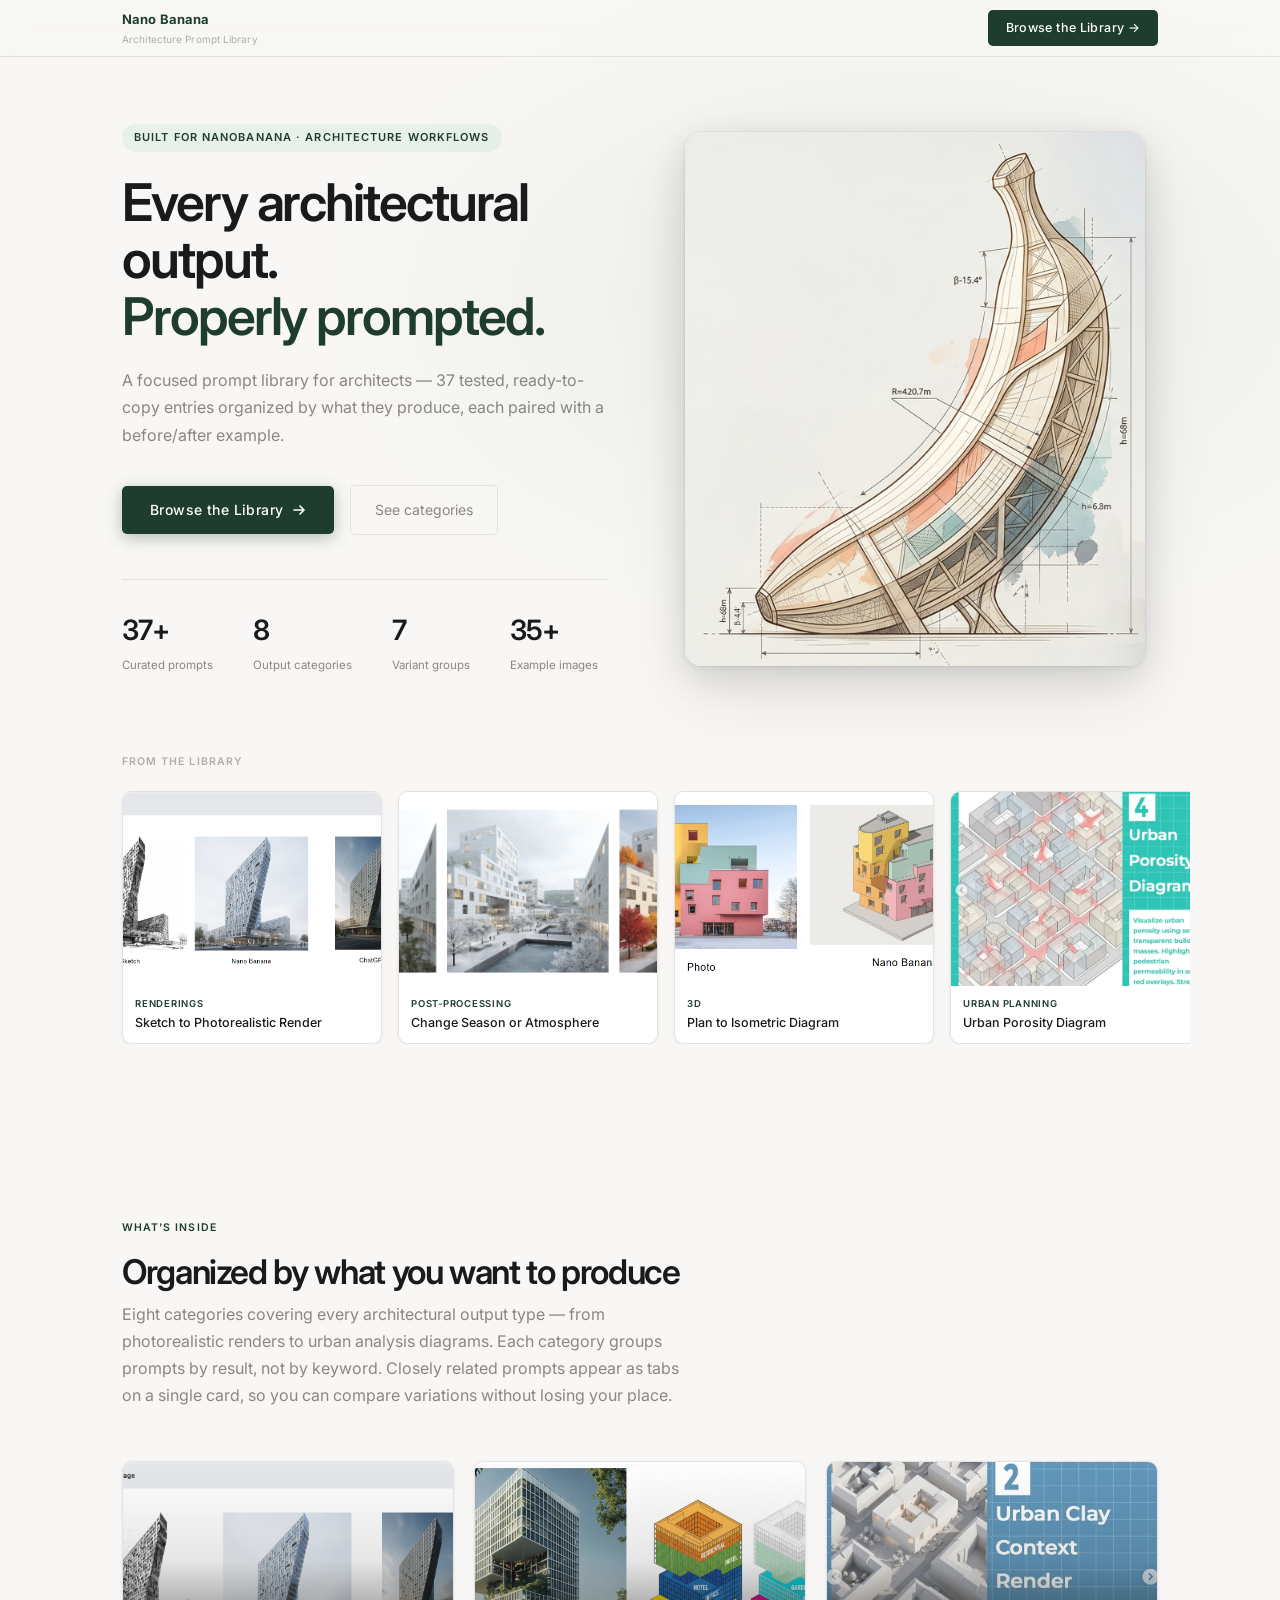
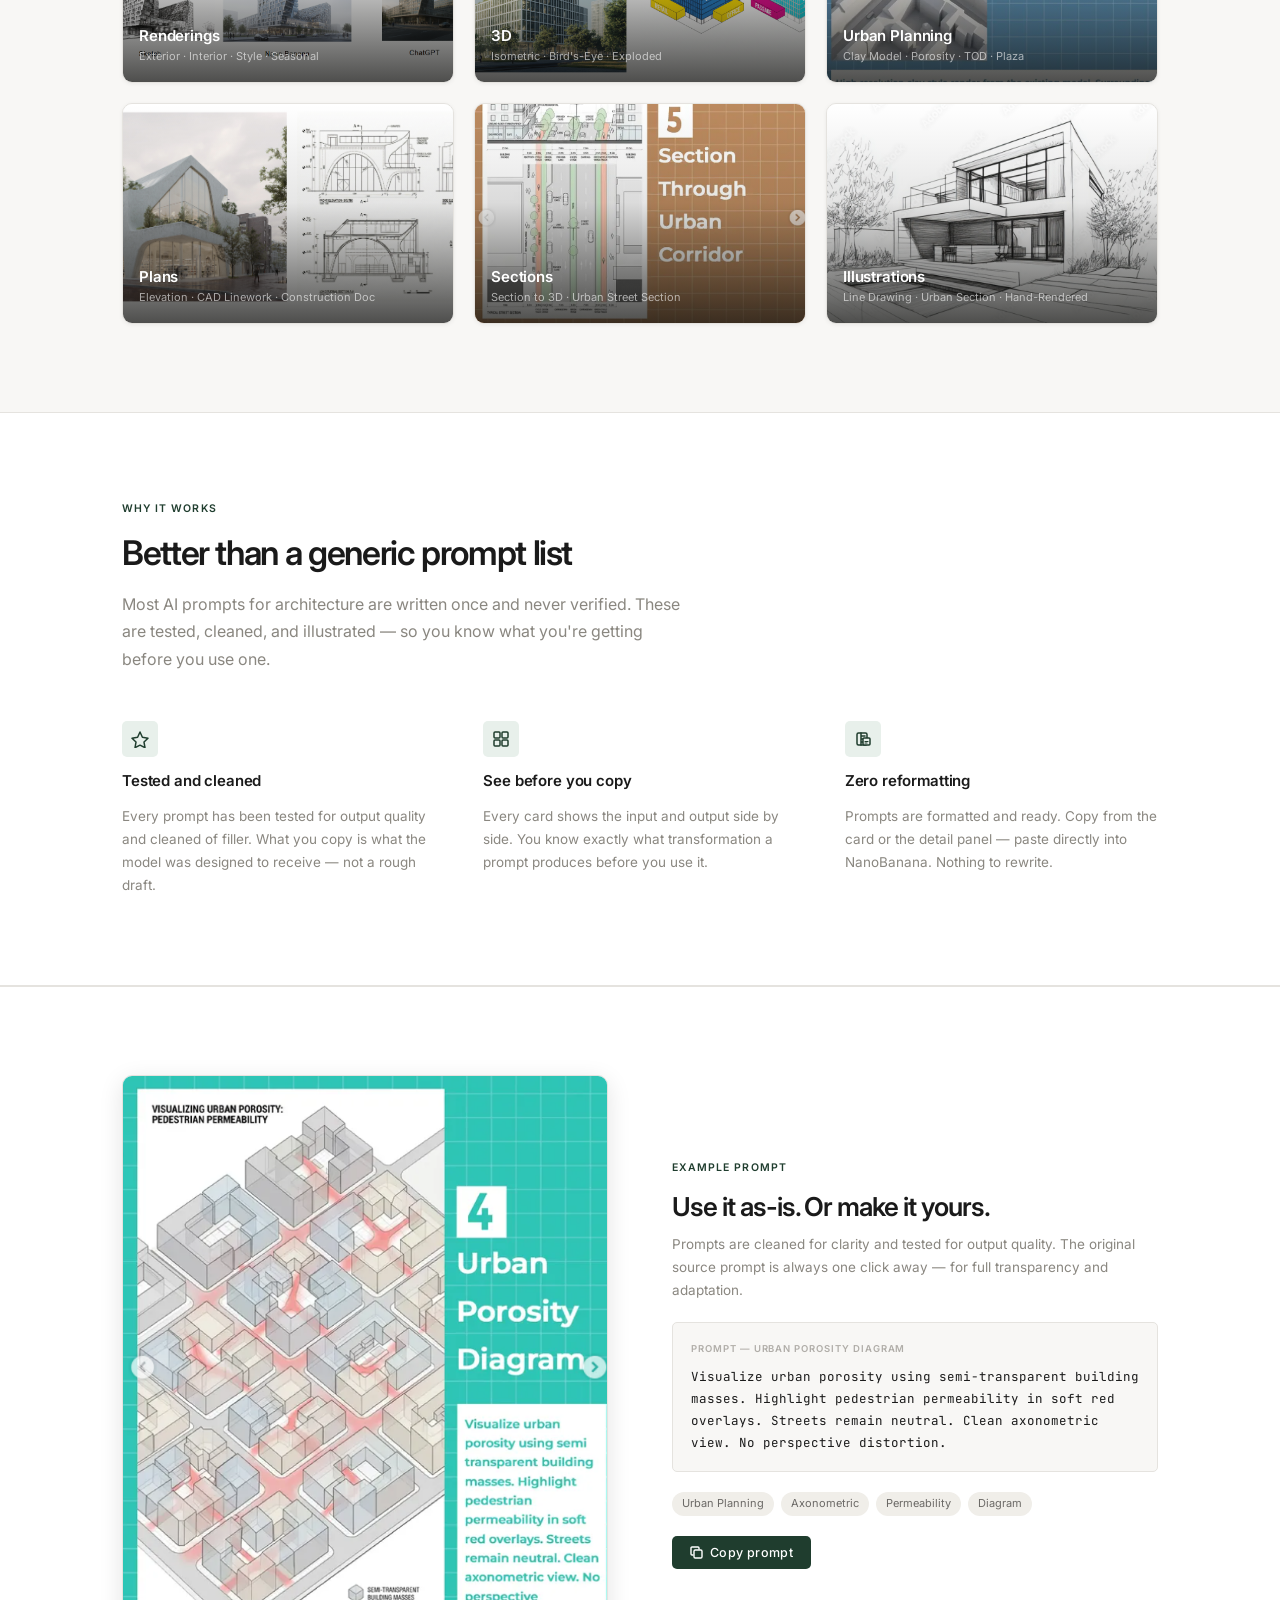
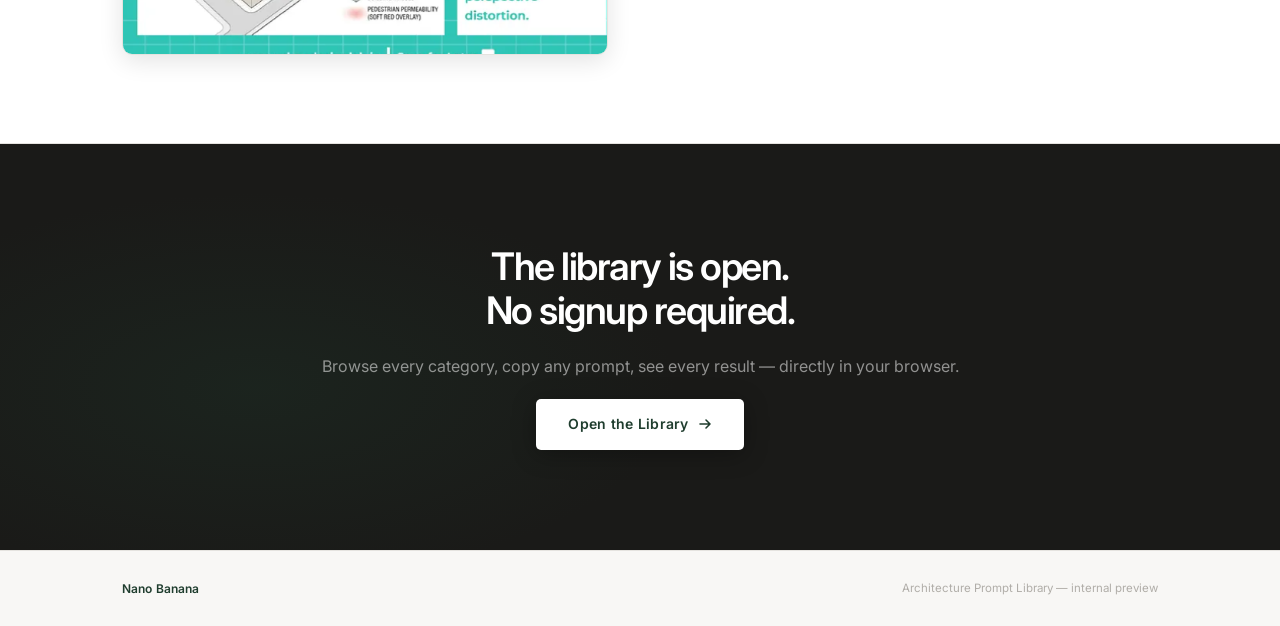
==== landing.html @ cc72e1a5 "Initial site upload" ====
<!DOCTYPE html>
<html lang="en">
<head>
  <meta charset="UTF-8" />
  <meta name="viewport" content="width=device-width, initial-scale=1.0" />
  <title>Nano Banana — Architecture Prompt Library for NanoBanana</title>
  <link rel="preconnect" href="https://fonts.googleapis.com" />
  <link rel="preconnect" href="https://fonts.gstatic.com" crossorigin />
  <link href="https://fonts.googleapis.com/css2?family=Inter:wght@300;400;500;600;700&family=JetBrains+Mono:wght@400;500&display=swap" rel="stylesheet" />
  <link rel="stylesheet" href="app/landing.css" />
</head>
<body>

  <!-- ── Nav ──────────────────────────────────────────────────────────── -->
  <nav id="lp-nav">
    <div class="nav-inner">
      <a class="nav-brand" href="landing.html">
        <span class="nav-brand-name">Nano Banana</span>
        <span class="nav-brand-tag">Architecture Prompt Library</span>
      </a>
      <a class="nav-cta" href="app/index.html">Browse the Library →</a>
    </div>
  </nav>

  <!-- ── Hero ─────────────────────────────────────────────────────────── -->
  <section id="hero">
    <div class="container">
      <div class="hero-inner">

        <div class="hero-text">
          <div class="hero-eyebrow">Built for NanoBanana · Architecture workflows</div>
          <h1 class="hero-title">
            Every architectural output.<br />
            <em>Properly prompted.</em>
          </h1>
          <p class="hero-sub">
            A focused prompt library for architects — 37 tested, ready-to-copy entries organized by what they produce, each paired with a before/after example.
          </p>
          <div class="hero-actions">
            <a class="btn-primary" href="app/index.html">
              Browse the Library
              <svg width="14" height="14" viewBox="0 0 14 14" fill="none"><path d="M2 7h10M8 3l4 4-4 4" stroke="currentColor" stroke-width="1.6" stroke-linecap="round" stroke-linejoin="round"/></svg>
            </a>
            <a class="btn-ghost" href="#categories">See categories</a>
          </div>

          <div class="hero-stat-row">
            <div class="hero-stat">
              <span class="hero-stat-num">37+</span>
              <span class="hero-stat-label">Curated prompts</span>
            </div>
            <div class="hero-stat">
              <span class="hero-stat-num">8</span>
              <span class="hero-stat-label">Output categories</span>
            </div>
            <div class="hero-stat">
              <span class="hero-stat-num">7</span>
              <span class="hero-stat-label">Variant groups</span>
            </div>
            <div class="hero-stat">
              <span class="hero-stat-num">35+</span>
              <span class="hero-stat-label">Example images</span>
            </div>
          </div>
        </div>

        <div class="hero-image-col">
          <div class="hero-image-wrap">
            <img src="landing-assets/hero-image.png" alt="Architectural drawing of the Nano Banana" class="hero-img" />
          </div>
        </div>

      </div>
    </div>
  </section>

  <!-- ── Gallery strip ────────────────────────────────────────────────── -->
  <section id="gallery">
    <div class="gallery-label">From the library</div>
    <div class="gallery-scroll">

      <div class="gallery-card">
        <img class="gallery-card-img" src="source/website_images/sketch to image 1.png" alt="Sketch to photorealistic render" loading="lazy" />
        <div class="gallery-card-body">
          <div class="gallery-card-cat">Renderings</div>
          <div class="gallery-card-title">Sketch to Photorealistic Render</div>
        </div>
      </div>

      <div class="gallery-card">
        <img class="gallery-card-img" src="source/website_images/Change Season or Atmosphere.png" alt="Change season or atmosphere" loading="lazy" />
        <div class="gallery-card-body">
          <div class="gallery-card-cat">Post-processing</div>
          <div class="gallery-card-title">Change Season or Atmosphere</div>
        </div>
      </div>

      <div class="gallery-card">
        <img class="gallery-card-img" src="source/website_images/PhotoPlan to Isometric Diagram 1.png" alt="Plan to isometric diagram" loading="lazy" />
        <div class="gallery-card-body">
          <div class="gallery-card-cat">3D</div>
          <div class="gallery-card-title">Plan to Isometric Diagram</div>
        </div>
      </div>

      <div class="gallery-card">
        <img class="gallery-card-img" src="source/website_images/urban-porosity-diagram.png" alt="Urban porosity diagram" loading="lazy" />
        <div class="gallery-card-body">
          <div class="gallery-card-cat">Urban Planning</div>
          <div class="gallery-card-title">Urban Porosity Diagram</div>
        </div>
      </div>

      <div class="gallery-card">
        <img class="gallery-card-img" src="source/website_images/Photo to Elevation (or CAD) 2.png" alt="Photo to elevation drawing" loading="lazy" />
        <div class="gallery-card-body">
          <div class="gallery-card-cat">Plans</div>
          <div class="gallery-card-title">Photo to Elevation or CAD</div>
        </div>
      </div>

      <div class="gallery-card">
        <img class="gallery-card-img" src="source/website_images/interior-style-scandinavian.png" alt="Interior style transformation" loading="lazy" />
        <div class="gallery-card-body">
          <div class="gallery-card-cat">Renderings</div>
          <div class="gallery-card-title">Interior Style Transformation</div>
        </div>
      </div>

      <div class="gallery-card">
        <img class="gallery-card-img" src="source/website_images/urban-tod-rendering.png" alt="Transit-oriented development" loading="lazy" />
        <div class="gallery-card-body">
          <div class="gallery-card-cat">Urban Planning</div>
          <div class="gallery-card-title">Transit-Oriented Development</div>
        </div>
      </div>

      <div class="gallery-card">
        <img class="gallery-card-img" src="source/website_images/Rendering to Architectural Line Drawing.png" alt="Rendering to line drawing" loading="lazy" />
        <div class="gallery-card-body">
          <div class="gallery-card-cat">Illustrations</div>
          <div class="gallery-card-title">Rendering to Line Drawing</div>
        </div>
      </div>

    </div>
  </section>

  <!-- ── Category showcase ─────────────────────────────────────────────── -->
  <section id="categories" class="section">
    <div class="container">
      <div class="section-label">What's inside</div>
      <h2 class="section-heading">Organized by what you want to produce</h2>
      <p class="section-sub">Eight categories covering every architectural output type — from photorealistic renders to urban analysis diagrams. Each category groups prompts by result, not by keyword. Closely related prompts appear as tabs on a single card, so you can compare variations without losing your place.</p>

      <div class="cat-grid">

        <div class="cat-tile">
          <img class="cat-tile-img" src="source/website_images/sketch to image 1.png" alt="Renderings" loading="lazy" />
          <div class="cat-tile-overlay"></div>
          <div class="cat-tile-body">
            <div class="cat-tile-name">Renderings</div>
            <div class="cat-tile-count">Exterior · Interior · Style · Seasonal</div>
          </div>
        </div>

        <div class="cat-tile">
          <img class="cat-tile-img" src="source/website_images/PhotoPlan to Isometric Diagram 2.png" alt="3D" loading="lazy" />
          <div class="cat-tile-overlay"></div>
          <div class="cat-tile-body">
            <div class="cat-tile-name">3D</div>
            <div class="cat-tile-count">Isometric · Bird's-Eye · Exploded</div>
          </div>
        </div>

        <div class="cat-tile">
          <img class="cat-tile-img" src="source/website_images/urban-clay-context.png" alt="Urban Planning" loading="lazy" />
          <div class="cat-tile-overlay"></div>
          <div class="cat-tile-body">
            <div class="cat-tile-name">Urban Planning</div>
            <div class="cat-tile-count">Clay Model · Porosity · TOD · Plaza</div>
          </div>
        </div>

        <div class="cat-tile">
          <img class="cat-tile-img" src="source/website_images/Photo to Elevation (or CAD) 3.png" alt="Plans" loading="lazy" />
          <div class="cat-tile-overlay"></div>
          <div class="cat-tile-body">
            <div class="cat-tile-name">Plans</div>
            <div class="cat-tile-count">Elevation · CAD Linework · Construction Doc</div>
          </div>
        </div>

        <div class="cat-tile">
          <img class="cat-tile-img" src="source/website_images/urban-section-corridor.png" alt="Sections" loading="lazy" />
          <div class="cat-tile-overlay"></div>
          <div class="cat-tile-body">
            <div class="cat-tile-name">Sections</div>
            <div class="cat-tile-count">Section to 3D · Urban Street Section</div>
          </div>
        </div>

        <div class="cat-tile">
          <img class="cat-tile-img" src="source/website_images/Rendering to Architectural Line Drawing.png" alt="Illustrations" loading="lazy" />
          <div class="cat-tile-overlay"></div>
          <div class="cat-tile-body">
            <div class="cat-tile-name">Illustrations</div>
            <div class="cat-tile-count">Line Drawing · Urban Section · Hand-Rendered</div>
          </div>
        </div>

      </div>
    </div>
  </section>

  <!-- ── Value props ───────────────────────────────────────────────────── -->
  <section id="value" class="section">
    <div class="container">
      <div class="section-label">Why it works</div>
      <h2 class="section-heading">Better than a generic prompt list</h2>
      <p class="section-sub" style="margin-bottom:48px;">Most AI prompts for architecture are written once and never verified. These are tested, cleaned, and illustrated — so you know what you're getting before you use one.</p>
      <div class="value-grid">

        <div class="value-item">
          <div class="value-icon">
            <svg width="18" height="18" viewBox="0 0 18 18" fill="none">
              <path d="M9 2L11.39 7.26L17 8.18L13 12.08L13.97 17.67L9 15.14L4.03 17.67L5 12.08L1 8.18L6.61 7.26L9 2Z" stroke="currentColor" stroke-width="1.5" stroke-linejoin="round"/>
            </svg>
          </div>
          <div class="value-title">Tested and cleaned</div>
          <div class="value-desc">Every prompt has been tested for output quality and cleaned of filler. What you copy is what the model was designed to receive — not a rough draft.</div>
        </div>

        <div class="value-item">
          <div class="value-icon">
            <svg width="18" height="18" viewBox="0 0 18 18" fill="none">
              <rect x="2" y="2" width="6" height="6" rx="1" stroke="currentColor" stroke-width="1.5"/>
              <rect x="10" y="2" width="6" height="6" rx="1" stroke="currentColor" stroke-width="1.5"/>
              <rect x="2" y="10" width="6" height="6" rx="1" stroke="currentColor" stroke-width="1.5"/>
              <rect x="10" y="10" width="6" height="6" rx="1" stroke="currentColor" stroke-width="1.5"/>
            </svg>
          </div>
          <div class="value-title">See before you copy</div>
          <div class="value-desc">Every card shows the input and output side by side. You know exactly what transformation a prompt produces before you use it.</div>
        </div>

        <div class="value-item">
          <div class="value-icon">
            <svg width="18" height="18" viewBox="0 0 18 18" fill="none">
              <rect x="3" y="3" width="10" height="12" rx="1.5" stroke="currentColor" stroke-width="1.5"/>
              <path d="M7 3v12M11 6H7M11 9H7M11 12H7" stroke="currentColor" stroke-width="1.5" stroke-linecap="round"/>
              <rect x="9" y="8" width="7" height="7" rx="1" fill="var(--accent-light)" stroke="currentColor" stroke-width="1.5"/>
              <path d="M11 11.5h3M11 13h2" stroke="currentColor" stroke-width="1.2" stroke-linecap="round"/>
            </svg>
          </div>
          <div class="value-title">Zero reformatting</div>
          <div class="value-desc">Prompts are formatted and ready. Copy from the card or the detail panel — paste directly into NanoBanana. Nothing to rewrite.</div>
        </div>

      </div>
    </div>
  </section>

  <!-- ── Prompt example ────────────────────────────────────────────────── -->
  <section id="example" class="section">
    <div class="container">
      <div class="example-inner">

        <div class="example-img-wrap">
          <img src="source/website_images/urban-porosity-diagram.png" alt="Urban Porosity Diagram example output" />
        </div>

        <div class="example-text">
          <div>
            <div class="section-label">Example prompt</div>
            <h2 class="section-heading" style="font-size:26px;margin-bottom:10px;">Use it as-is. Or make it yours.</h2>
            <p style="font-size:13.5px;color:var(--text-muted);line-height:1.7;">Prompts are cleaned for clarity and tested for output quality. The original source prompt is always one click away — for full transparency and adaptation.</p>
          </div>

          <div class="example-prompt-block">
            <div class="example-prompt-label">Prompt — Urban Porosity Diagram</div>
            <div class="example-prompt-text" id="ex-prompt">Visualize urban porosity using semi-transparent building masses. Highlight pedestrian permeability in soft red overlays. Streets remain neutral. Clean axonometric view. No perspective distortion.</div>
          </div>

          <div class="example-meta">
            <span class="example-tag">Urban Planning</span>
            <span class="example-tag">Axonometric</span>
            <span class="example-tag">Permeability</span>
            <span class="example-tag">Diagram</span>
          </div>

          <button class="example-copy-btn" id="ex-copy-btn">
            <svg width="13" height="13" viewBox="0 0 13 13" fill="none"><rect x="4" y="4" width="8" height="8" rx="1.2" stroke="currentColor" stroke-width="1.4"/><path d="M3 9H2a1 1 0 01-1-1V2a1 1 0 011-1h6a1 1 0 011 1v1" stroke="currentColor" stroke-width="1.4" stroke-linecap="round"/></svg>
            Copy prompt
          </button>
        </div>

      </div>
    </div>
  </section>

  <!-- ── CTA ───────────────────────────────────────────────────────────── -->
  <section id="cta">
    <div class="container">
      <div class="cta-inner">
        <h2 class="cta-heading">The library is open.<br />No signup required.</h2>
        <p class="cta-sub">Browse every category, copy any prompt, see every result — directly in your browser.</p>
        <a class="cta-btn" href="app/index.html">
          Open the Library
          <svg width="14" height="14" viewBox="0 0 14 14" fill="none"><path d="M2 7h10M8 3l4 4-4 4" stroke="currentColor" stroke-width="1.6" stroke-linecap="round" stroke-linejoin="round"/></svg>
        </a>
      </div>
    </div>
  </section>

  <!-- ── Footer ────────────────────────────────────────────────────────── -->
  <footer id="lp-footer">
    <div class="container">
      <div class="footer-inner">
        <span class="footer-brand">Nano Banana</span>
        <span class="footer-note">Architecture Prompt Library — internal preview</span>
      </div>
    </div>
  </footer>

  <script>
    // Copy prompt button on landing page
    const copyBtn = document.getElementById('ex-copy-btn');
    const promptText = document.getElementById('ex-prompt').textContent;
    copyBtn.addEventListener('click', () => {
      navigator.clipboard.writeText(promptText).then(() => {
        const orig = copyBtn.textContent;
        copyBtn.textContent = 'Copied!';
        copyBtn.classList.add('copied');
        setTimeout(() => {
          copyBtn.innerHTML = `<svg width="13" height="13" viewBox="0 0 13 13" fill="none"><rect x="4" y="4" width="8" height="8" rx="1.2" stroke="currentColor" stroke-width="1.4"/><path d="M3 9H2a1 1 0 01-1-1V2a1 1 0 011-1h6a1 1 0 011 1v1" stroke="currentColor" stroke-width="1.4" stroke-linecap="round"/></svg> Copy prompt`;
          copyBtn.classList.remove('copied');
        }, 1800);
      });
    });
  </script>

</body>
</html>
---- app/landing.css ----
/* ── Landing page styles ───────────────────────────────────────────────── */
/* Shares the same design tokens as styles.css but is self-contained.      */

*, *::before, *::after { box-sizing: border-box; margin: 0; padding: 0; }

:root {
  --bg:          #F8F7F5;
  --surface:     #FFFFFF;
  --border:      #E5E3DF;
  --text:        #1A1A1A;
  --text-muted:  #8A8780;
  --text-faint:  #B0ADA8;
  --accent:      #1F3D2E;
  --accent-mid:  #2D5941;
  --accent-light:#E8F0EB;
  --tag-bg:      #F0EEE9;
  --tag-text:    #6B6966;
  --dark-surface:#1A1A18;
  --radius:      10px;
  --radius-sm:   5px;
  --radius-lg:   16px;
  --shadow-sm:   0 1px 4px rgba(0,0,0,.06);
  --shadow-md:   0 6px 24px rgba(0,0,0,.11);
  --shadow-lg:   0 16px 56px rgba(0,0,0,.15);
  --max-w:       1100px;
  --transition:  180ms cubic-bezier(0.22, 1, 0.36, 1);
}

html {
  scroll-behavior: smooth;
}

body {
  background: var(--bg);
  color: var(--text);
  font-family: 'Inter', system-ui, sans-serif;
  font-size: 15px;
  line-height: 1.6;
  -webkit-font-smoothing: antialiased;
}

/* ── Shared ────────────────────────────────────────────────────────────── */
.container {
  max-width: var(--max-w);
  margin: 0 auto;
  padding: 0 32px;
}

.section {
  padding: 88px 0;
}

.section-label {
  font-size: 10.5px;
  font-weight: 600;
  letter-spacing: .1em;
  text-transform: uppercase;
  color: var(--accent);
  margin-bottom: 14px;
}

.section-heading {
  font-size: 34px;
  font-weight: 600;
  letter-spacing: -.04em;
  line-height: 1.22;
  color: var(--text);
  max-width: 640px;
  margin-bottom: 18px;
}

.section-sub {
  font-size: 16px;
  color: var(--text-muted);
  line-height: 1.7;
  max-width: 560px;
  margin-bottom: 52px;
}

/* ── Nav ───────────────────────────────────────────────────────────────── */
#lp-nav {
  position: fixed;
  top: 0;
  left: 0;
  right: 0;
  z-index: 100;
  background: rgba(248, 247, 245, 0.88);
  backdrop-filter: blur(12px);
  -webkit-backdrop-filter: blur(12px);
  border-bottom: 1px solid var(--border);
}

.nav-inner {
  max-width: var(--max-w);
  margin: 0 auto;
  padding: 0 32px;
  height: 56px;
  display: flex;
  align-items: center;
  justify-content: space-between;
}

.nav-brand {
  display: flex;
  flex-direction: column;
  gap: 1px;
  text-decoration: none;
}

.nav-brand-name {
  font-size: 13px;
  font-weight: 700;
  color: var(--accent);
  letter-spacing: .01em;
}

.nav-brand-tag {
  font-size: 10px;
  color: var(--text-faint);
  letter-spacing: .01em;
}

.nav-cta {
  display: inline-flex;
  align-items: center;
  padding: 8px 18px;
  background: var(--accent);
  color: #FFF;
  border-radius: var(--radius-sm);
  font-size: 12.5px;
  font-weight: 500;
  letter-spacing: .03em;
  text-decoration: none;
  transition: opacity var(--transition), transform var(--transition);
}

.nav-cta:hover { opacity: .86; transform: translateY(-1px); }

/* ── Hero ──────────────────────────────────────────────────────────────── */
#hero {
  padding: 124px 0 80px;
  position: relative;
  overflow: hidden;
}

#hero::before {
  content: '';
  position: absolute;
  inset: 0;
  background: radial-gradient(ellipse 70% 70% at 70% 40%, rgba(31,61,46,.06) 0%, transparent 65%);
  pointer-events: none;
}

/* Two-column hero layout */
.hero-inner {
  display: grid;
  grid-template-columns: 1fr 1fr;
  gap: 64px;
  align-items: center;
}

.hero-text {
  display: flex;
  flex-direction: column;
}

/* Right column: image */
.hero-image-col {
  display: flex;
  align-items: center;
  justify-content: center;
}

.hero-image-wrap {
  position: relative;
  width: 100%;
  max-width: 460px;
  border-radius: var(--radius-lg);
  overflow: hidden;
  /* Subtle layered shadow — gives the image lift without a harsh border */
  box-shadow:
    0 0 0 1px rgba(0,0,0,.04),
    0 2px 6px rgba(0,0,0,.05),
    0 10px 36px rgba(0,0,0,.11),
    0 28px 72px rgba(0,0,0,.09);
}

.hero-img {
  width: 100%;
  height: auto;
  display: block;
  /* The image has a light background — let it breathe naturally */
}

/* Responsive: stack on narrower viewports */
@media (max-width: 860px) {
  .hero-inner {
    grid-template-columns: 1fr;
    gap: 48px;
  }

  .hero-image-col {
    order: -1; /* image above text on mobile */
  }

  .hero-image-wrap {
    max-width: 340px;
    margin: 0 auto;
  }
}

.hero-eyebrow {
  display: inline-flex;
  align-items: center;
  gap: 8px;
  font-size: 11px;
  font-weight: 600;
  letter-spacing: .1em;
  text-transform: uppercase;
  color: var(--accent);
  background: var(--accent-light);
  padding: 5px 12px;
  border-radius: 20px;
  margin-bottom: 22px;
  align-self: flex-start;
}

.hero-title {
  font-size: clamp(34px, 4.5vw, 52px);
  font-weight: 600;
  letter-spacing: -.04em;
  line-height: 1.1;
  color: var(--text);
  margin-bottom: 22px;
}

.hero-title em {
  font-style: normal;
  color: var(--accent);
}

.hero-sub {
  font-size: 16px;
  color: var(--text-muted);
  line-height: 1.7;
  margin-bottom: 36px;
}

.hero-actions {
  display: flex;
  align-items: center;
  gap: 16px;
  flex-wrap: wrap;
}

.btn-primary {
  display: inline-flex;
  align-items: center;
  gap: 8px;
  padding: 13px 28px;
  background: var(--accent);
  color: #FFF;
  border-radius: var(--radius-sm);
  font-size: 14px;
  font-weight: 500;
  letter-spacing: .03em;
  text-decoration: none;
  transition: opacity var(--transition), transform var(--transition), box-shadow var(--transition);
  box-shadow: 0 4px 16px rgba(31,61,46,.30);
}

.btn-primary:hover {
  opacity: .90;
  transform: translateY(-2px);
  box-shadow: 0 6px 22px rgba(31,61,46,.36);
}

.btn-ghost {
  display: inline-flex;
  align-items: center;
  gap: 6px;
  padding: 13px 24px;
  color: var(--text-muted);
  border: 1px solid var(--border);
  border-radius: var(--radius-sm);
  font-size: 14px;
  font-weight: 400;
  text-decoration: none;
  transition: color var(--transition), border-color var(--transition), background var(--transition), transform var(--transition);
}

.btn-ghost:hover {
  color: var(--text);
  border-color: var(--text-faint);
  background: rgba(0,0,0,.03);
  transform: translateY(-1px);
}

.hero-stat-row {
  display: flex;
  gap: 40px;
  margin-top: 44px;
  padding-top: 28px;
  border-top: 1px solid var(--border);
}

.hero-stat {
  display: flex;
  flex-direction: column;
  gap: 3px;
}

.hero-stat-num {
  font-size: 28px;
  font-weight: 600;
  letter-spacing: -.04em;
  color: var(--text);
}

.hero-stat-label {
  font-size: 11.5px;
  color: var(--text-muted);
}

/* ── Gallery strip ─────────────────────────────────────────────────────── */
#gallery {
  padding: 0 0 88px;
  overflow: hidden;
}

.gallery-label {
  font-size: 10.5px;
  font-weight: 600;
  letter-spacing: .1em;
  text-transform: uppercase;
  color: var(--text-faint);
  margin-bottom: 20px;
  padding: 0 32px;
  max-width: var(--max-w);
  margin-left: auto;
  margin-right: auto;
}

.gallery-scroll {
  display: flex;
  gap: 16px;
  padding: 0 32px;
  max-width: var(--max-w);
  margin: 0 auto;
  overflow-x: auto;
  scrollbar-width: none;
  -webkit-overflow-scrolling: touch;
}

.gallery-scroll::-webkit-scrollbar { display: none; }

.gallery-card {
  flex: 0 0 260px;
  border-radius: var(--radius);
  overflow: hidden;
  border: 1px solid var(--border);
  box-shadow: var(--shadow-sm);
  background: var(--surface);
  transition: box-shadow 200ms cubic-bezier(0.22, 1, 0.36, 1), transform 200ms cubic-bezier(0.22, 1, 0.36, 1);
  cursor: default;
}

.gallery-card:hover {
  box-shadow: var(--shadow-md);
  transform: translateY(-3px);
}

.gallery-card-img {
  width: 100%;
  aspect-ratio: 4/3;
  object-fit: cover;
  display: block;
  background: #ECEAE6;
  transition: transform 240ms cubic-bezier(0.22, 1, 0.36, 1);
}

.gallery-card:hover .gallery-card-img {
  transform: scale(1.04);
}

.gallery-card-body {
  padding: 10px 12px 12px;
}

.gallery-card-cat {
  font-size: 9.5px;
  font-weight: 600;
  letter-spacing: .08em;
  text-transform: uppercase;
  color: var(--accent);
  margin-bottom: 3px;
}

.gallery-card-title {
  font-size: 12.5px;
  font-weight: 500;
  color: var(--text);
  line-height: 1.4;
}

/* ── Value props ───────────────────────────────────────────────────────── */
#value {
  background: var(--surface);
  border-top: 1px solid var(--border);
  border-bottom: 1px solid var(--border);
}

.value-grid {
  display: grid;
  grid-template-columns: repeat(3, 1fr);
  gap: 48px;
}

.value-item {
  display: flex;
  flex-direction: column;
  gap: 12px;
}

.value-icon {
  width: 36px;
  height: 36px;
  background: var(--accent-light);
  border-radius: var(--radius-sm);
  display: flex;
  align-items: center;
  justify-content: center;
  flex-shrink: 0;
}

.value-icon svg {
  color: var(--accent);
}

.value-title {
  font-size: 15px;
  font-weight: 600;
  color: var(--text);
  letter-spacing: -.01em;
}

.value-desc {
  font-size: 13.5px;
  color: var(--text-muted);
  line-height: 1.7;
}

/* ── Category showcase ─────────────────────────────────────────────────── */
#categories .section-heading {
  margin-bottom: 8px;
}

.cat-grid {
  display: grid;
  grid-template-columns: repeat(3, 1fr);
  gap: 20px;
}

.cat-tile {
  position: relative;
  border-radius: var(--radius);
  overflow: hidden;
  aspect-ratio: 3/2;
  border: 1px solid var(--border);
  box-shadow: var(--shadow-sm);
  transition: box-shadow 200ms cubic-bezier(0.22, 1, 0.36, 1), transform 200ms cubic-bezier(0.22, 1, 0.36, 1);
  cursor: default;
}

.cat-tile:hover {
  box-shadow: var(--shadow-md);
  transform: translateY(-3px);
}

.cat-tile-img {
  position: absolute;
  inset: 0;
  width: 100%;
  height: 100%;
  object-fit: cover;
  transition: transform 280ms cubic-bezier(0.22, 1, 0.36, 1);
}

.cat-tile:hover .cat-tile-img {
  transform: scale(1.04);
}

.cat-tile-overlay {
  position: absolute;
  inset: 0;
  background: linear-gradient(to top, rgba(10,10,8,.72) 0%, rgba(10,10,8,.10) 55%, transparent 100%);
}

.cat-tile-body {
  position: absolute;
  bottom: 0;
  left: 0;
  right: 0;
  padding: 16px;
}

.cat-tile-name {
  font-size: 15px;
  font-weight: 600;
  color: #FFF;
  line-height: 1.3;
  letter-spacing: -.01em;
}

.cat-tile-count {
  font-size: 11px;
  color: rgba(255,255,255,.6);
  margin-top: 3px;
}

/* Cat tile without image */
.cat-tile.no-img {
  background: var(--tag-bg);
}

.cat-tile.no-img .cat-tile-name {
  color: var(--text);
}

.cat-tile.no-img .cat-tile-count {
  color: var(--text-muted);
}

.cat-tile.no-img .cat-tile-overlay {
  display: none;
}

/* ── Prompt example block ──────────────────────────────────────────────── */
#example {
  background: var(--surface);
  border-top: 1px solid var(--border);
  border-bottom: 1px solid var(--border);
}

.example-inner {
  display: grid;
  grid-template-columns: 1fr 1fr;
  gap: 64px;
  align-items: center;
}

.example-img-wrap {
  border-radius: var(--radius);
  overflow: hidden;
  border: 1px solid var(--border);
  box-shadow: var(--shadow-md);
}

.example-img-wrap img {
  width: 100%;
  display: block;
}

.example-text {
  display: flex;
  flex-direction: column;
  gap: 20px;
}

.example-prompt-block {
  background: var(--bg);
  border: 1px solid var(--border);
  border-radius: var(--radius-sm);
  padding: 18px;
}

.example-prompt-label {
  font-size: 9.5px;
  font-weight: 600;
  letter-spacing: .1em;
  text-transform: uppercase;
  color: var(--text-faint);
  margin-bottom: 10px;
}

.example-prompt-text {
  font-family: 'JetBrains Mono', monospace;
  font-size: 12.5px;
  line-height: 1.75;
  color: var(--text);
  white-space: pre-wrap;
}

.example-copy-btn {
  display: inline-flex;
  align-items: center;
  gap: 7px;
  padding: 9px 18px;
  background: var(--accent);
  color: #FFF;
  border: none;
  border-radius: var(--radius-sm);
  font-family: inherit;
  font-size: 12.5px;
  font-weight: 500;
  cursor: pointer;
  letter-spacing: .03em;
  transition: opacity var(--transition), transform var(--transition);
  align-self: flex-start;
}

.example-copy-btn:hover { opacity: .86; transform: translateY(-1px); }
.example-copy-btn.copied { background: #3a7a55; }

.example-meta {
  display: flex;
  flex-wrap: wrap;
  gap: 7px;
}

.example-tag {
  background: var(--tag-bg);
  color: var(--tag-text);
  font-size: 11px;
  padding: 3px 10px;
  border-radius: 20px;
}

/* ── CTA banner ────────────────────────────────────────────────────────── */
#cta {
  background:
    radial-gradient(ellipse 55% 80% at 20% 60%, rgba(31,61,46,.28) 0%, transparent 60%),
    var(--dark-surface);
  padding: 100px 0;
}

.cta-inner {
  max-width: 640px;
  margin: 0 auto;
  text-align: center;
  display: flex;
  flex-direction: column;
  align-items: center;
  gap: 20px;
}

.cta-heading {
  font-size: 38px;
  font-weight: 600;
  letter-spacing: -.04em;
  line-height: 1.17;
  color: #FFF;
}

.cta-sub {
  font-size: 16px;
  color: rgba(255,255,255,.52);
  line-height: 1.65;
}

.cta-btn {
  display: inline-flex;
  align-items: center;
  gap: 9px;
  padding: 14px 32px;
  background: #FFF;
  color: var(--accent);
  border-radius: var(--radius-sm);
  font-size: 14px;
  font-weight: 600;
  letter-spacing: .02em;
  text-decoration: none;
  transition: opacity var(--transition), transform var(--transition);
  box-shadow: 0 4px 24px rgba(0,0,0,.3);
}

.cta-btn:hover {
  opacity: .94;
  transform: translateY(-2px);
}

/* ── Footer ────────────────────────────────────────────────────────────── */
#lp-footer {
  padding: 28px 0;
  border-top: 1px solid var(--border);
}

.footer-inner {
  display: flex;
  align-items: center;
  justify-content: space-between;
}

.footer-brand {
  font-size: 12px;
  font-weight: 600;
  color: var(--accent);
  letter-spacing: .01em;
}

.footer-note {
  font-size: 11.5px;
  color: var(--text-faint);
}
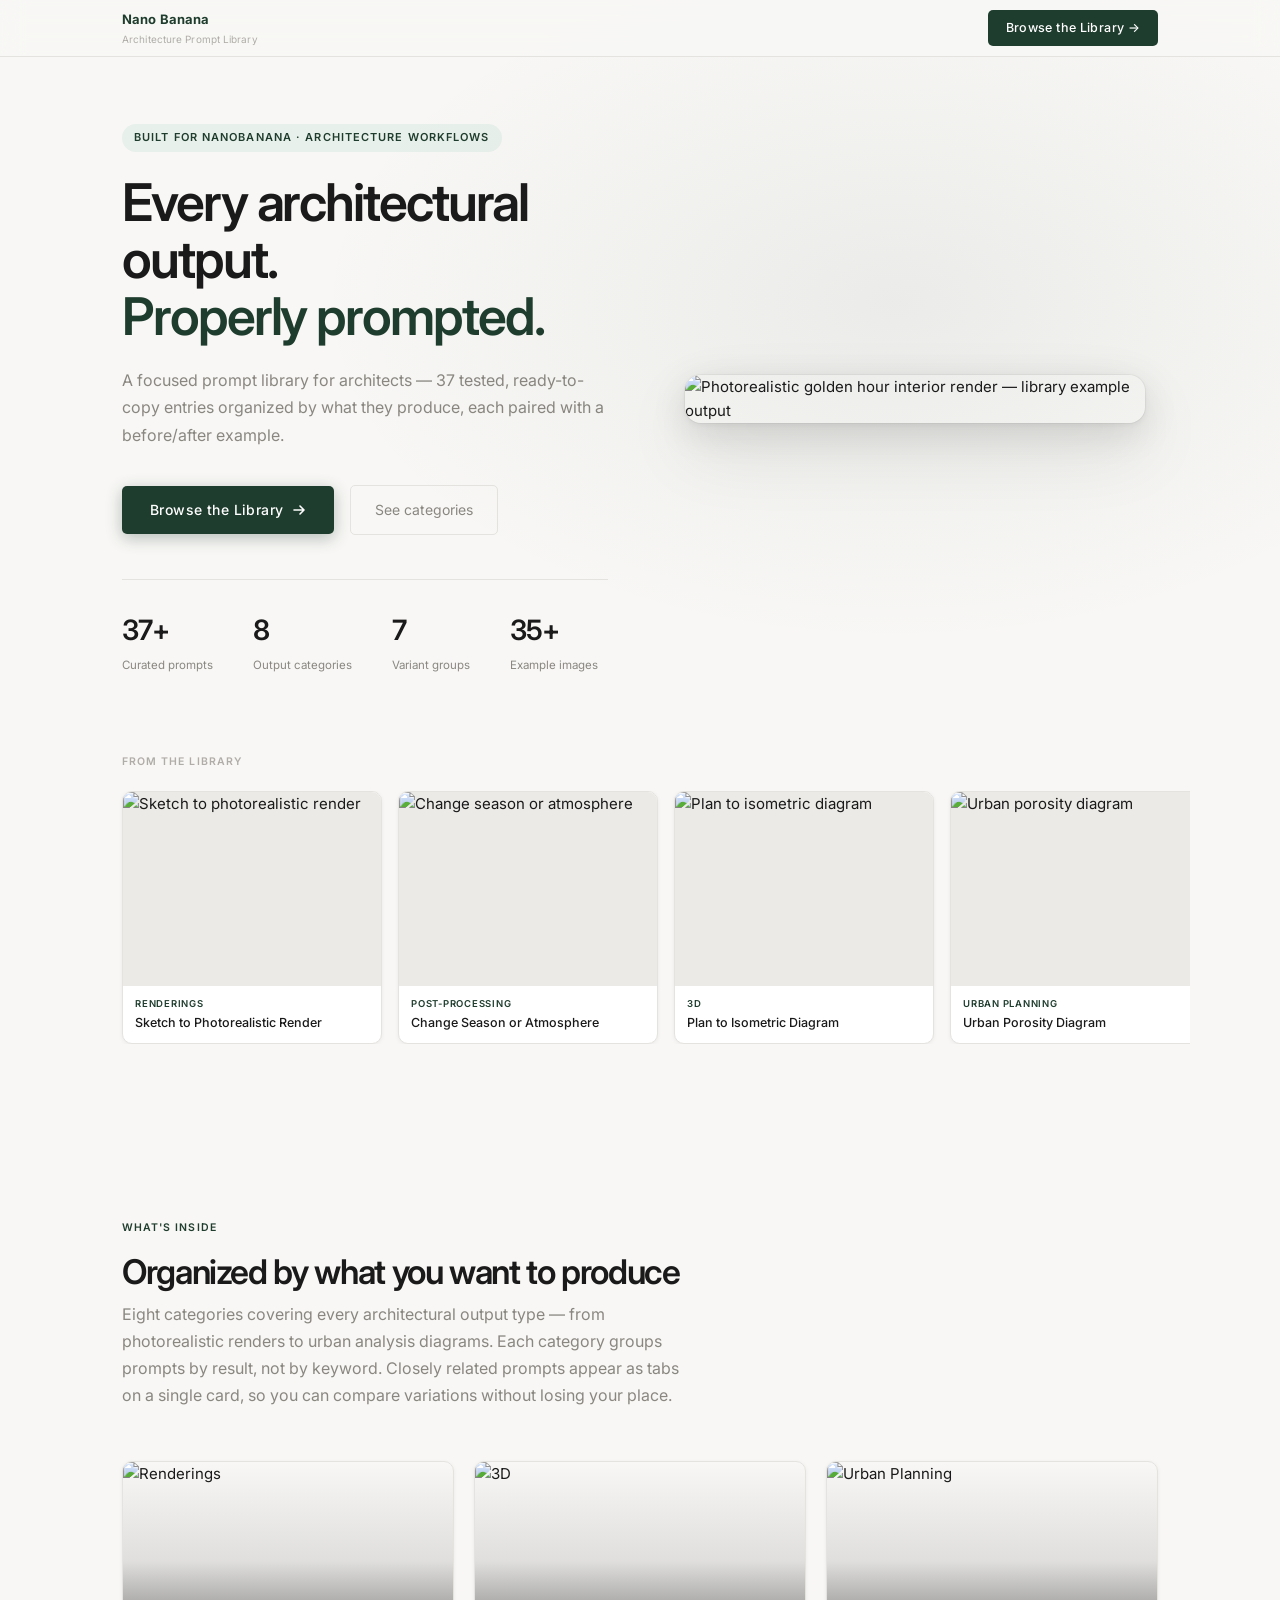
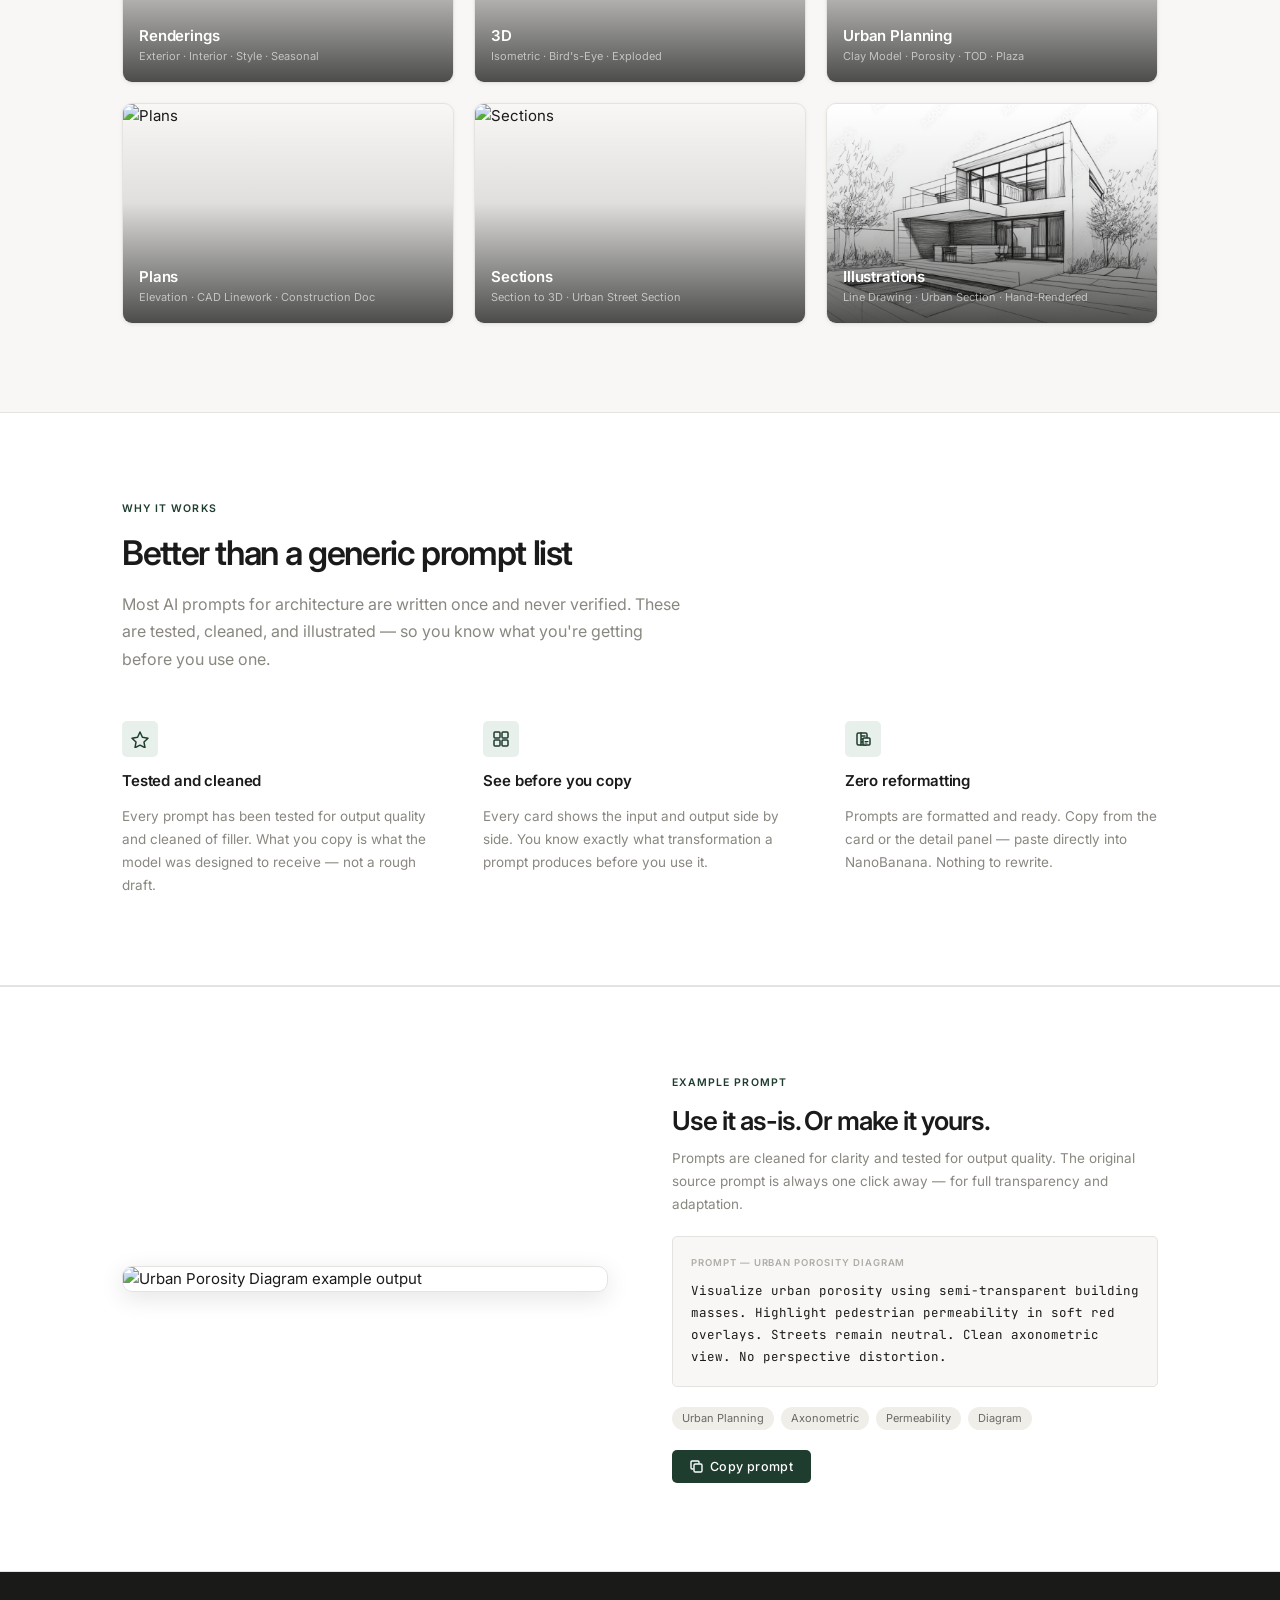
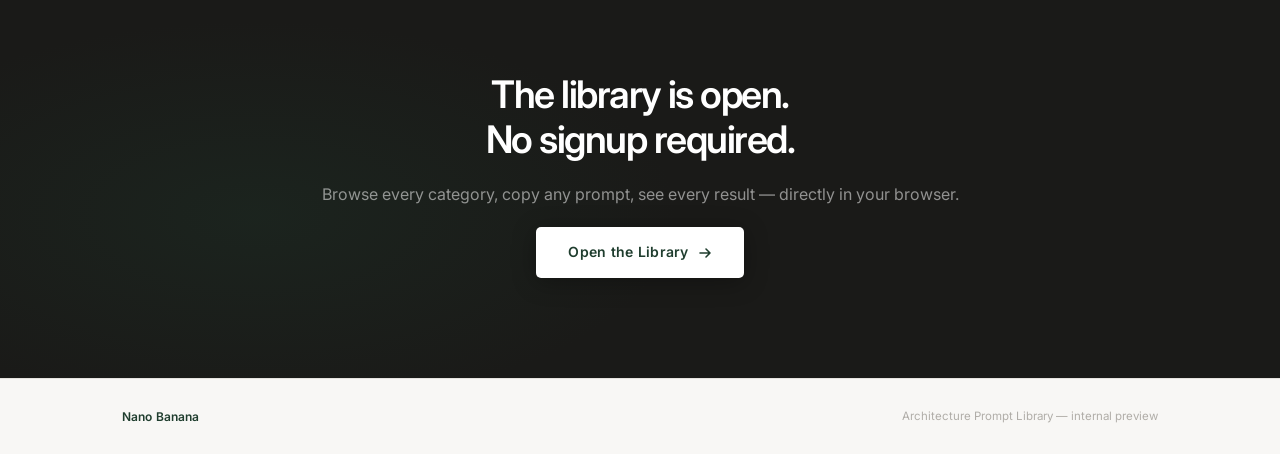
==== commit 23966ea1: "Clean landing page owned images" ====
--- a/landing.html
+++ b/landing.html
@@ -66,7 +66,7 @@
 
         <div class="hero-image-col">
           <div class="hero-image-wrap">
-            <img src="landing-assets/hero-image.png" alt="Architectural drawing of the Nano Banana" class="hero-img" />
+            <img src="source/website_images/owned-interior-reference-to-photorealistic-render-golden-hour.png" alt="Photorealistic golden hour interior render — library example output" class="hero-img" />
           </div>
         </div>
 
@@ -80,7 +80,7 @@
     <div class="gallery-scroll">
 
       <div class="gallery-card">
-        <img class="gallery-card-img" src="source/website_images/sketch to image 1.png" alt="Sketch to photorealistic render" loading="lazy" />
+        <img class="gallery-card-img" src="source/website_images/owned-sketch-to-exterior-render.png" alt="Sketch to photorealistic render" loading="lazy" />
         <div class="gallery-card-body">
           <div class="gallery-card-cat">Renderings</div>
           <div class="gallery-card-title">Sketch to Photorealistic Render</div>
@@ -88,7 +88,7 @@
       </div>
 
       <div class="gallery-card">
-        <img class="gallery-card-img" src="source/website_images/Change Season or Atmosphere.png" alt="Change season or atmosphere" loading="lazy" />
+        <img class="gallery-card-img" src="source/website_images/owned-change-season-or-atmosphere.png" alt="Change season or atmosphere" loading="lazy" />
         <div class="gallery-card-body">
           <div class="gallery-card-cat">Post-processing</div>
           <div class="gallery-card-title">Change Season or Atmosphere</div>
@@ -96,7 +96,7 @@
       </div>
 
       <div class="gallery-card">
-        <img class="gallery-card-img" src="source/website_images/PhotoPlan to Isometric Diagram 1.png" alt="Plan to isometric diagram" loading="lazy" />
+        <img class="gallery-card-img" src="source/website_images/owned-plan-or-photo-to-isometric-diagram.png" alt="Plan to isometric diagram" loading="lazy" />
         <div class="gallery-card-body">
           <div class="gallery-card-cat">3D</div>
           <div class="gallery-card-title">Plan to Isometric Diagram</div>
@@ -104,7 +104,7 @@
       </div>
 
       <div class="gallery-card">
-        <img class="gallery-card-img" src="source/website_images/urban-porosity-diagram.png" alt="Urban porosity diagram" loading="lazy" />
+        <img class="gallery-card-img" src="source/website_images/owned-urban-porosity-diagram.png" alt="Urban porosity diagram" loading="lazy" />
         <div class="gallery-card-body">
           <div class="gallery-card-cat">Urban Planning</div>
           <div class="gallery-card-title">Urban Porosity Diagram</div>
@@ -112,7 +112,7 @@
       </div>
 
       <div class="gallery-card">
-        <img class="gallery-card-img" src="source/website_images/Photo to Elevation (or CAD) 2.png" alt="Photo to elevation drawing" loading="lazy" />
+        <img class="gallery-card-img" src="source/website_images/owned-photo-to-elevation-or-cad.png" alt="Photo to elevation drawing" loading="lazy" />
         <div class="gallery-card-body">
           <div class="gallery-card-cat">Plans</div>
           <div class="gallery-card-title">Photo to Elevation or CAD</div>
@@ -120,7 +120,7 @@
       </div>
 
       <div class="gallery-card">
-        <img class="gallery-card-img" src="source/website_images/interior-style-scandinavian.png" alt="Interior style transformation" loading="lazy" />
+        <img class="gallery-card-img" src="source/website_images/owned-interior-style-transformation.png" alt="Interior style transformation" loading="lazy" />
         <div class="gallery-card-body">
           <div class="gallery-card-cat">Renderings</div>
           <div class="gallery-card-title">Interior Style Transformation</div>
@@ -128,7 +128,7 @@
       </div>
 
       <div class="gallery-card">
-        <img class="gallery-card-img" src="source/website_images/urban-tod-rendering.png" alt="Transit-oriented development" loading="lazy" />
+        <img class="gallery-card-img" src="source/website_images/owned-transit-oriented-development-rendering.png" alt="Transit-oriented development" loading="lazy" />
         <div class="gallery-card-body">
           <div class="gallery-card-cat">Urban Planning</div>
           <div class="gallery-card-title">Transit-Oriented Development</div>
@@ -156,7 +156,7 @@
       <div class="cat-grid">
 
         <div class="cat-tile">
-          <img class="cat-tile-img" src="source/website_images/sketch to image 1.png" alt="Renderings" loading="lazy" />
+          <img class="cat-tile-img" src="source/website_images/owned-sketch-to-exterior-render.png" alt="Renderings" loading="lazy" />
           <div class="cat-tile-overlay"></div>
           <div class="cat-tile-body">
             <div class="cat-tile-name">Renderings</div>
@@ -165,7 +165,7 @@
         </div>
 
         <div class="cat-tile">
-          <img class="cat-tile-img" src="source/website_images/PhotoPlan to Isometric Diagram 2.png" alt="3D" loading="lazy" />
+          <img class="cat-tile-img" src="source/website_images/owned-exploded-axonometric-building-systems.png" alt="3D" loading="lazy" />
           <div class="cat-tile-overlay"></div>
           <div class="cat-tile-body">
             <div class="cat-tile-name">3D</div>
@@ -174,7 +174,7 @@
         </div>
 
         <div class="cat-tile">
-          <img class="cat-tile-img" src="source/website_images/urban-clay-context.png" alt="Urban Planning" loading="lazy" />
+          <img class="cat-tile-img" src="source/website_images/owned-urban-clay-context-render.png" alt="Urban Planning" loading="lazy" />
           <div class="cat-tile-overlay"></div>
           <div class="cat-tile-body">
             <div class="cat-tile-name">Urban Planning</div>
@@ -183,7 +183,7 @@
         </div>
 
         <div class="cat-tile">
-          <img class="cat-tile-img" src="source/website_images/Photo to Elevation (or CAD) 3.png" alt="Plans" loading="lazy" />
+          <img class="cat-tile-img" src="source/website_images/owned-photo-to-elevation-or-cad.png" alt="Plans" loading="lazy" />
           <div class="cat-tile-overlay"></div>
           <div class="cat-tile-body">
             <div class="cat-tile-name">Plans</div>
@@ -192,7 +192,7 @@
         </div>
 
         <div class="cat-tile">
-          <img class="cat-tile-img" src="source/website_images/urban-section-corridor.png" alt="Sections" loading="lazy" />
+          <img class="cat-tile-img" src="source/website_images/owned-section-through-urban-corridor.png" alt="Sections" loading="lazy" />
           <div class="cat-tile-overlay"></div>
           <div class="cat-tile-body">
             <div class="cat-tile-name">Sections</div>
@@ -267,7 +267,7 @@
       <div class="example-inner">
 
         <div class="example-img-wrap">
-          <img src="source/website_images/urban-porosity-diagram.png" alt="Urban Porosity Diagram example output" />
+          <img src="source/website_images/owned-urban-porosity-diagram.png" alt="Urban Porosity Diagram example output" />
         </div>
 
         <div class="example-text">
